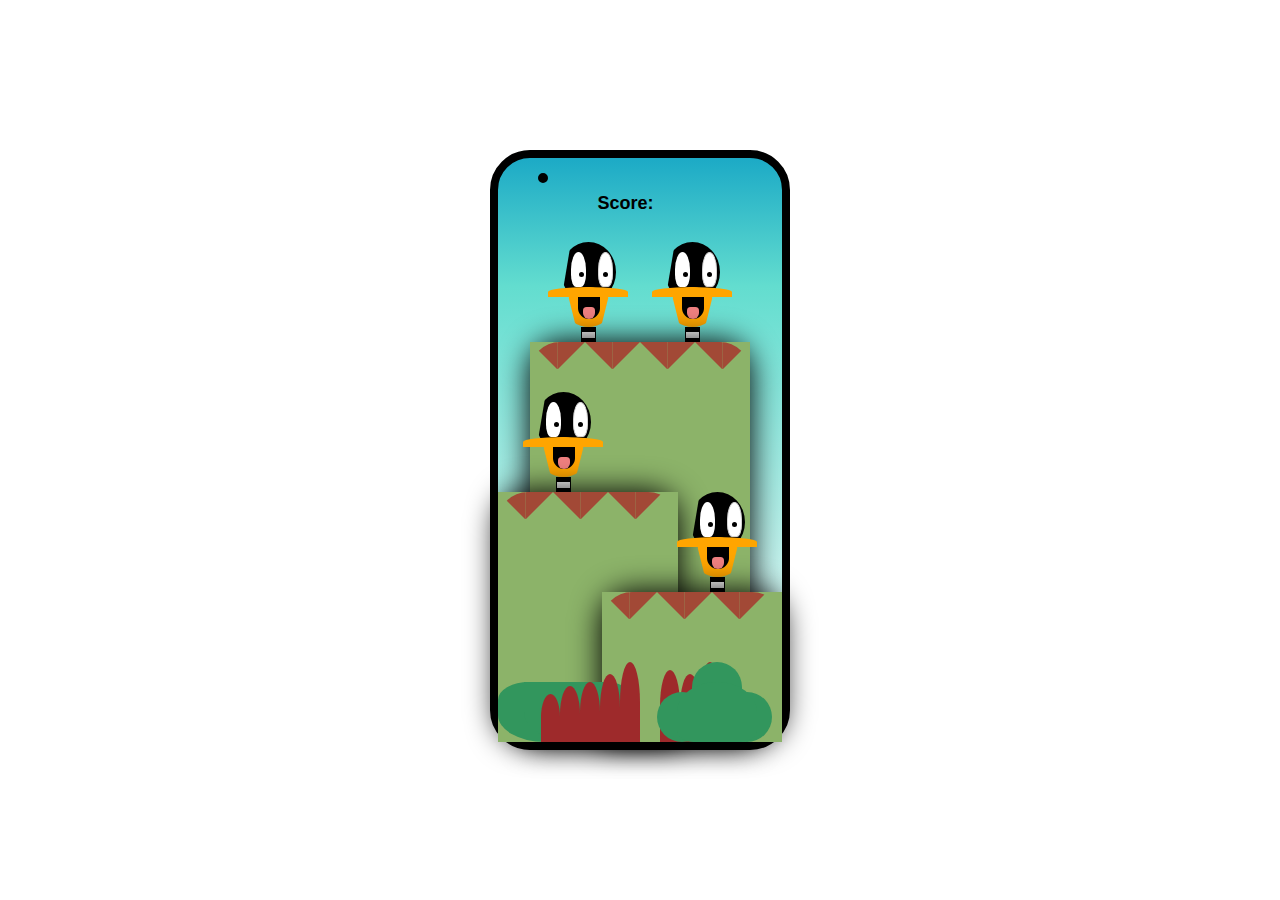
==== juego-pato/index.html @ f2488dc5 "first commit" ====
<!DOCTYPE html>
<html lang="en">
<head>
    <meta charset="UTF-8">
    <meta http-equiv="X-UA-Compatible" content="IE=edge">
    <meta name="viewport" content="width=device-width, initial-scale=1.0">
    <title>Juego Pato - Animaciones CSS</title>
    <style>
    * {
        box-sizing: border-box;
        margin: 0;
        padding: 0;
    }
        html {
            font-size: 62.5%;
            font-family: 'Sulphur Point' , sans-serif;
            --lawn-green:#8cb369;
            --bush-red:#a24936;
            --bush-green:#32965d;
            --bush-red2:#9e2a2b;
        }
        body {
            margin: 0;
            height: 100vh;
            width: 100vw;
            display: grid;
            place-items: center;
            counter-reset: game;
        }
        .phone {
            position: relative;
            border: 0.8rem solid black;
            border-radius: 4rem;
            height: 60rem;
            width: 30rem;
            background: linear-gradient(0deg, rgba(255, 255, 255, 1) 0%, rgba(99,221,207,1) 78%,rgba(28,170,198,1) 100%);
            box-shadow:0 1.9ren 3.8ren rgb(48, 46, 46 0.5),
            0 1.5rem 1.2rem rgb(48, 46, 46, 0.5);
        }

        .total-count {
            position: absolute;
            top: 3.5rem;
            left: 35%;
            font-size: 1.8rem;
        }
        .layer-1 {
          position: absolute;
          z-index: 1;
          height: 50rem;
          width: 8rem;
          bottom: 0;
          right: 5rem; 
          
          animation: jump 1.1s ease-in-out 0.2 infinite;
        }
        @keyframes jump {
            0%{
                bottom: -10rem;
            } 40% {
                bottom: -10rem;
            } 70% {
                bottom: 0;                
            } 100% {
                bottom: -10rem;
            }
        }
        .layer-2 {
            position: absolute;
            z-index: 2;
            height: 50rem;
            width: 8rem;
            bottom: 0;
            left: 5rem;

            animation: jump 2s ease-in-out infinite;
        }
        .layer-3 {
           position: absolute;
           z-index: 3;
           left: 0;
           right: 0 ; 
           margin: 0 auto;
           width: 22rem;
           height: 40rem;
           bottom: 0;
           background-color: var(--lawn-green);
           border-radius: 3rem 3rem 0 0;
           box-shadow: 0rem 0rem 3rem 0.1rem black;           
        }

        .layer-4 {
            position: absolute;
            z-index: 4;
            height: 35rem;
            width: 8rem;
            bottom: 0;
            left: 2.5rem;

            animation: jump 1.5s ease-in-out 0.2s infinite;
        }

        .layer-5 {
            position: absolute;
            z-index: 5;
            width: 18rem;
            height: 25rem;
            background: var(--lawn-green);
            bottom: 0;
            left: 0;
            border-radius: 3rem 3rem 0 3rem;
            box-shadow: 0rem 0rem 3rem 0.1rem black;
        }
        .layer-6 {
            position: absolute;
            z-index: 6;
            height: 25rem;
            width: 8rem;
            bottom: 0;
            right: 2.5rem;

            animation: jump 2s ease-in-out 0.7s infinite;
        }
        .layer-7 {
            position: absolute;
            z-index: 7;
            width: 18rem;
            height: 15rem;
            background: var(--lawn-green);
            bottom: 0;
            right: 0;
            border-radius: 3rem 3rem 3rem 0;
            box-shadow: 0rem 0rem 3rem 0.1rem black;
        }

        .layer-8 {
            position: absolute;
            z-index: 8;
            width: 13rem;
            height: 10rem;
            bottom: 0;
            left: 0;
            border-radius: 0 0 0 3rem;
        }
        .layer-9 {
            position: absolute;
            z-index: 9;
            width: 70%;
            height: 8rem;
            bottom: 0;
            left: 0;
            right: 0;
            margin: 0 auto;
        }

        .layer-10 {
            position: absolute;
            z-index: 10;
            width: 13rem;
            height: 6rem;
            bottom: 0;
            right: 0;
            border-radius: 0 0 3 rem 0;
           }

        .camera {
            position: absolute;
            z-index: 11;
            top: 1.5rem;
            left: 4rem;
            border: 0.5rem solid black;
            border-radius: 50%; 
        }
        .head {
            position: relative;
            top: 0;
            height: 1rem;
            width: 5.5rem;
            border-radius: 1rem solid transparent;
            border-left: 1rem solid transparent;
            border-bottom: 6rem solid black;
            border-radius: 50% 50% 50% 50%;
            left: 0;
            right: 0;
            margin: 0 auto;
        }
        .left-eye--outer {
            position: absolute;
            top: 1rem;
            height: 3.5rem;
            width: 1.5rem;
            background: white;
            border: 0.1rem solid transparent;
            border-radius: 50% 50% 35% 35%;

            animation: blink;
            animation-duration: 2s;
            animation-iteration-count: infinite; 
        }
        
        @keyframes blink {
            0% {
                height: 3.5rem;    
            }
            5% {
                trasnform: translate(0 , 3.5rem);
                height: 0.1rem;
            }
            10% {
                trasnform: translate(0, 0);
                height: 3.5rem;
            }
        }
        .right-eye--outer{
            position: absolute;
            top: 1rem;
            right: 0.3rem;
            height: 3.5rem;
            width: 1.5rem;
            background: white;
            border: 0.1rem solid lightgrey;
            border-radius: 50% 50% 35% 35%;                                             
        }

        .left-eye--inner {
            position: absolute;
            top: 3rem;
            left: 0.8rem;
            height: 0.5rem;
            width: 0.5rem;
            background: black;
            border-radius: 50%;
        }

        .right-eye--inner {
            position: absolute;
            top: 3rem;
            right: 0.8rem;
            height: 0.5rem;
            width: 0.5rem;
            background: black;
            border-radius: 50%;
        }

        .top-beak {
            position: relative;
            top: -1.5rem;
            height: 1rem;
            width: 8rem;
            background: orange;
            border-radius: 100% 100% 0 0;
            left: 0;
            right: 0;
            margin: 0;
        }

.bottom-beak {
    position: relative;
    top: -2.5rem;
    height: 1rem;
    width: 4.5rem;
    border-right: 1rem solid transparent;
    border-left: 1rem solid transparent;
    border-top: 4rem solid orange;
    border-radius: 50% 50% 50% 50%;
    left: 0;
    right: 0;
    margin: 0 auto;
}
.inner-beak {
    position: absolute;
    top: -3rem;
    left: 0.1rem;
    right: 0;
    margin: 0 auto;
    width: 2.2rem;
    height: 2.2rem;
    border-radius: 0 0 50% 50%;
    background: black;
}
.tongue {
    position: absolute;
    top: -2rem;
    left: 0.1rem;
    right: 0;
    margin: 0 auto;
    width: 1.2rem;
    height: 1.2rem;
    border-radius: 30% 30% 50% 50%;
    background: lightcoral;
}
.neck {
    position: relative;
    top: -2.53rem;
    left: 0rem;
    right: 0rem;
    margin: 0 auto;
    height: 2rem;
    width: 1.5rem;
    background-color: black;
}
.neck {
    position: relative;
    top: -2.53rem;
    left: 0;
    right: 0;
    margin: 0 auto;
    height: 2rem;
    width: 1.5rem;
    background-color: black; 
}
.necklace {
    position: relative;
    top: 0.4rem;
    height: 0.8rem;
    width: 1.5rem;
    background-color: white;
    border: 0.1rem solid black;
}
.mountain-shape{
    position: absolute;
    width: 100%;
    height: 100%;
    background-color: var(--lawn-green);
    bottom: 0;
}
.mountain-pattern {
     position: absolute;
     width: 100%;
     height: 5.5rem;
     background: linear-gradient(135deg, var(--bush-red) 25%, transparent 25%) -2.75rem 0, 
     linear-gradient(225deg, var(--bush-red) 25%, transparent 25%) -2.75rem 0, 
     linear-gradient(315deg, var(--lawn-green)  25%, transparent 25%),
     linear-gradient(45deg, var(--lawn-green) 25%, transparent 25%);
     background-size: 5.5rem 5.5rem;
     border-radius: 3rem 3rem 0 0;
}
.buhs-1 {
     position: absolute;
     left: 0;
     right: 0;
     margin: 0 auto;
     height: 100%;
     width: 40%;
     border-radius: 50% 50% 30% 30%;
     background: var(--bush-green);
}
.bush-2 {
     position: absolute;
     bottom: 0;
     left: 0;
     height: 60%;
     width: 80%;
     border-radius: 30% 50% 30% 45%;
     background: var(--bush-green);
}
.bush-3 {
     position: absolute;
     bottom: 0;
     right: 0;
     height: 60%;
     width: 80%;
     border-radius: 0% 20% 50% 50%;
     background-color: var(--bush-green);
}
.bush-4 {
     position: absolute;
     bottom: 0;
     left: 0;
     height: 60%;
     width: 10%;
     background: var(--bush-red2);
     border-radius: 50% 50% 0 0;
}
.bush-5 {
     position: absolute;
     bottom: 0;
     left: 10%;
     height: 70%;
     width: 10%;
     background: var(--bush-red2);
     border-radius: 50% 50% 0 0;
}
.bush-6 {
     position: absolute;
     bottom: 0;
     left: 20%;
     height: 75%;
     width: 10%;
     background: var(--bush-red2);
     border-radius: 50% 50% 0 0;
}
.bush-7 {
     position: absolute;
     bottom: 0;
     left: 30%;
     height: 85%;
     width: 10%;
     background: var(--bush-red2);
     border-radius: 50% 50% 0 0;
}
.bush-8 {
     position: absolute;
     bottom: 0;
     left: 40%;
     height: 100%;
     width: 10%;
     background: var(--bush-red2);
     border-radius: 50% 50% 0 0;
}
.bush-9 {
     position: absolute;
     bottom: 0;
     left: 50;
     height: 100%;
     width: 10;
     background: var(--bush-red2);
     border-radius: 50% 50% 0 0;
}
.bush-10 {
     position: absolute;
     bottom: 0;
     left: 60%;
     height: 90%;
     width: 10%;
     background: var(--bush-red2);
     border-radius: 50% 50% 0 0;
}
.bush-11 {
      position: absolute;
      bottom: 0;
      left: 70%;
      height: 85%;
      width: 10%;
      background: var(--bush-red2);
      border-radius: 50% 50% 0 0;
}
.bush-12 {
     position: absolute;
     bottom: 0;
     left: 80%;
     height: 100%;
     width: 10%;
     background: var(--bush-red2);
     border-radius: 50% 50% 0 0;
}
.bush-13 {
            position: absolute;
            bottom: 3rem;
            left: 0;
            right: 0;
            margin: 0 auto;
            height: 5rem;
            width: 5rem;
            border-radius: 50% 50% 30% 30%;
            background: var(--bush-green );
        }
        .bush-14 {
            position: absolute;
            bottom: 0;
            left: 0.5rem;
            height: 5rem;
            width: 5rem;
            border-radius: 50%;
            background: var(--bush-green);  
        }
        .bush-15 {
            position: absolute;
            bottom: 0rem;
            right: 1rem;
            height: 5rem;
            width: 5rem;
            border-radius: 50%;
            background: var(--bush-green);
        }
        .bush-16 {
            position: absolute;
            bottom: 0;
            left: 0;
            right: 0;
            margin: 0 auto;
            height: 6rem;
            width: 8rem;
            border-radius: 50% 50% 20% 20%;
            background: var(--bush-green);
        }
        .layer-1 input[type=checkbox]{
            appearance: none;
            cursor: pointer;
            position: absolute;
            top: 0;
            height: 8rem;
            width: 8rem;         
        }
        .layer-2 input[type=checkbox]{
            appearance: none;
            cursor: pointer;
            position: absolute;
            top: 0;
            height: 8rem;
            width: 8rem;
        }
        .layer-4 input[type=checkbox]{
            appearance: none;
            cursor: pointer;
            position: absolute;
            top: 0;
            height: 8rem;
            width: 8rem;
        }
        .layer-6 input[type=checkbox]{
            appearance: none;
            cursor: pointer;
            position: absolute;
            top: 0;
            height: 8rem;
            width: 8rem;
        }
        input:checked {
            counter-increment: game;
        }
        -total-count::after {
            content: counter(game);
        }

        




  </style>
</head>
<body>
    <main class="phone">
            
        <div class="layer-1"><!-- duck 1 -->
            
            <div class="head">
                <div class="left-eye--outer"></div>
                <div class="left-eye--inner"></div>
                <div class="right-eye--outer"></div>
                <div class="right-eye--inner"></div>
            </div>
            <div class="top-beak"></div>
            <div class="bottom-beak">
                <div class="inner-beak"></div>
                <div class="tongue"></div>
            </div>
            <div class="neck">
                <div class="necklace"></div>
            </div>
            <input type="checkbox"/>          
        </div>
        <div class="layer-2"><!-- duck 2 -->
            <div class="head">
                <div class="left-eye--outer"></div>
                <div class="left-eye--inner"></div>
                <div class="right-eye--outer"></div>
                <div class="right-eye--inner"></div>
            </div>
            <div class="top-beak"></div>
            <div class="bottom-beak">
                <div class="inner-beak"></div>
                <div class="tongue"></div>
            </div>
            <div class="neck">
                <div class="necklace"></div>
            </div>
            <input type="checkbox"/>
        </div>
        <div class="layer-3"><!-- mountain 1 -->
            <div class="mountain-shape"></div>
            <div class="mountain-pattern"></div>           
        </div>
        <div class="layer-4">
            <div class="head">
                <div class="left-eye--outer"></div>
                <div class="left-eye--inner"></div>
                <div class="right-eye--outer"></div>
                <div class="right-eye--inner"></div>
            </div>
            <div class="top-beak"></div>
            <div class="bottom-beak">
                <div class="inner-beak"></div>
                <div class="tongue"></div>
            </div>
            <div class="neck">
                <div class="necklace"></div>
            </div>
            <input type="checkbox"/>
        </div><!-- duck 3 -->
        <div class="layer-5"><!-- mountain 2 -->
            <div class="mountain-shape"></div>
            <div class="mountain-pattern"></div> 
        </div>
        <div class="layer-6">
            <div class="head">
                <div class="left-eye--outer"></div>
                <div class="left-eye--inner"></div>
                <div class="right-eye--outer"></div>
                <div class="right-eye--inner"></div>
            </div>
            <div class="top-beak"></div>
            <div class="bottom-beak">
                <div class="inner-beak"></div>
                <div class="tongue"></div>
            </div>
            <div class="neck">
                <div class="necklace"></div>
            </div>
            <input type="checkbox"/>
        </div><!-- duck 4 -->
        <div class="layer-7"><!-- mountain 3 -->
            <div class="mountain-shape"></div>
            <div class="mountain-pattern"></div>             
        </div>
        <div class="layer-8"><!-- bush 2 -->
            <div class="bush-1"></div>
            <div class="bush-2"></div>
            <div class="bush-3"></div>
        </div>
        <div class="layer-9"><!-- bush 1 -->
            <div class="bush-4"></div>
            <div class="bush-5"></div>
            <div class="bush-6"></div>
            <div class="bush-7"></div>
            <div class="bush-8"></div>
            <div class="bush-9"></div>
            <div class="bush-10"></div>
            <div class="bush-11"></div>
            <div class="bush-12"></div>            
        </div>        
        <div class="layer-10"><!-- bush 3 -->
            <div class="bush-13"></div>
            <div class="bush-14"></div>
            <div class="bush-15"></div>
            <div class="bush-16"></div>

        </div>
        <h3 class="total-count">Score: </h3>
        <div class="camera"></div>
    </main>
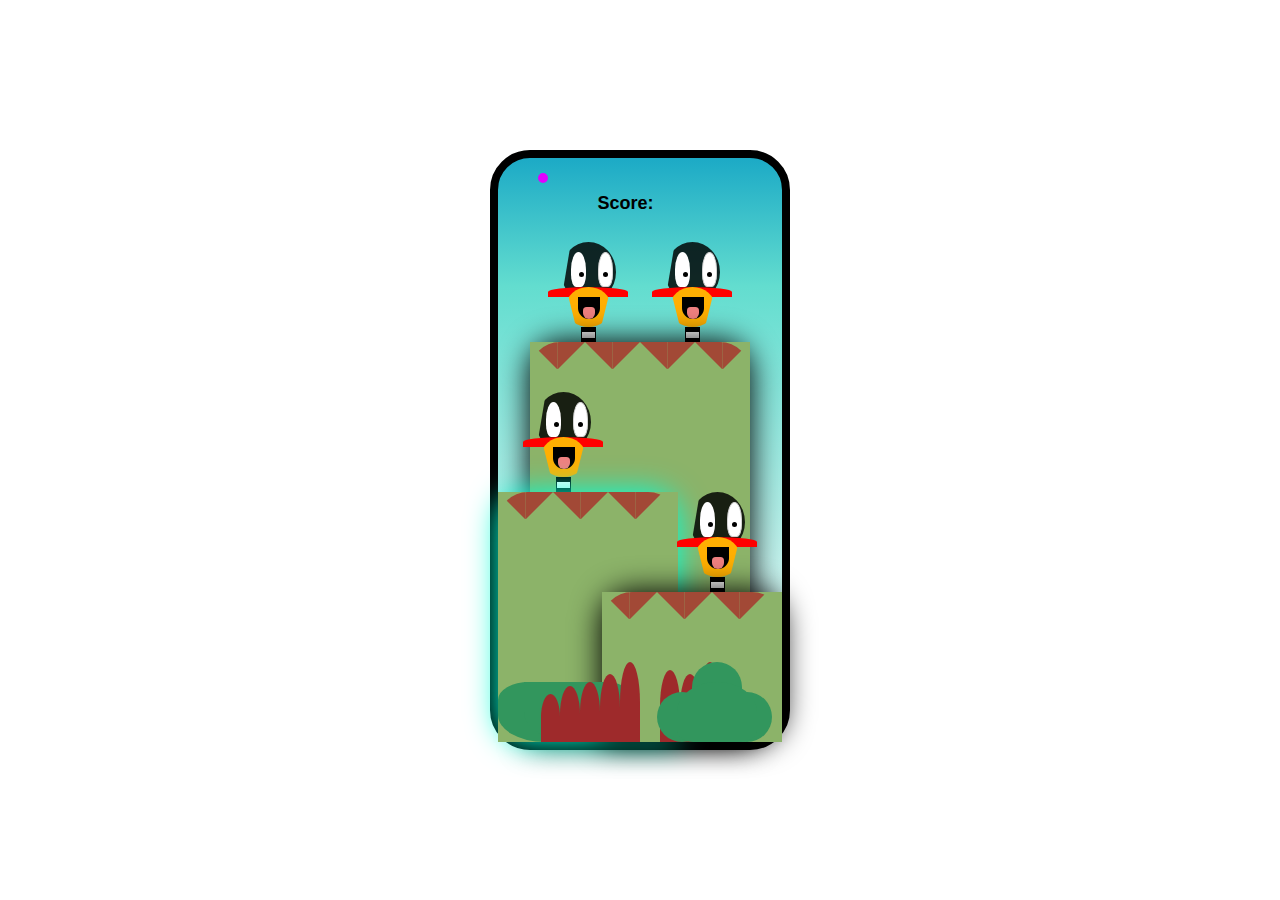
==== commit e43df5c1: "juego-pato-1" ====
--- a/juego-pato/index.html
+++ b/juego-pato/index.html
@@ -29,13 +29,13 @@
         }
         .phone {
             position: relative;
-            border: 0.8rem solid black;
+            border: 0.8rem solid rgb(0, 0, 0);
             border-radius: 4rem;
             height: 60rem;
             width: 30rem;
             background: linear-gradient(0deg, rgba(255, 255, 255, 1) 0%, rgba(99,221,207,1) 78%,rgba(28,170,198,1) 100%);
             box-shadow:0 1.9ren 3.8ren rgb(48, 46, 46 0.5),
-            0 1.5rem 1.2rem rgb(48, 46, 46, 0.5);
+            0 1.5rem 1.2rem rgba(255, 255, 255, 0.5);
         }
 
         .total-count {
@@ -86,7 +86,7 @@
            bottom: 0;
            background-color: var(--lawn-green);
            border-radius: 3rem 3rem 0 0;
-           box-shadow: 0rem 0rem 3rem 0.1rem black;           
+           box-shadow: 0rem 0rem 3rem 0.1rem rgb(0, 0, 0);           
         }
 
         .layer-4 {
@@ -109,7 +109,7 @@
             bottom: 0;
             left: 0;
             border-radius: 3rem 3rem 0 3rem;
-            box-shadow: 0rem 0rem 3rem 0.1rem black;
+            box-shadow: 0rem 0rem 3rem 0.1rem rgb(0, 255, 213);
         }
         .layer-6 {
             position: absolute;
@@ -130,7 +130,7 @@
             bottom: 0;
             right: 0;
             border-radius: 3rem 3rem 3rem 0;
-            box-shadow: 0rem 0rem 3rem 0.1rem black;
+            box-shadow: 0rem 0rem 3rem 0.1rem rgb(0, 0, 0);
         }
 
         .layer-8 {
@@ -168,7 +168,7 @@
             z-index: 11;
             top: 1.5rem;
             left: 4rem;
-            border: 0.5rem solid black;
+            border: 0.5rem solid rgb(225, 0, 255);
             border-radius: 50%; 
         }
         .head {
@@ -178,7 +178,7 @@
             width: 5.5rem;
             border-radius: 1rem solid transparent;
             border-left: 1rem solid transparent;
-            border-bottom: 6rem solid black;
+            border-bottom: 6rem solid rgba(0, 0, 0, 0.829);
             border-radius: 50% 50% 50% 50%;
             left: 0;
             right: 0;
@@ -189,7 +189,7 @@
             top: 1rem;
             height: 3.5rem;
             width: 1.5rem;
-            background: white;
+            background: rgb(255, 254, 255);
             border: 0.1rem solid transparent;
             border-radius: 50% 50% 35% 35%;
 
@@ -247,7 +247,7 @@
             top: -1.5rem;
             height: 1rem;
             width: 8rem;
-            background: orange;
+            background: rgb(255, 0, 0);
             border-radius: 100% 100% 0 0;
             left: 0;
             right: 0;
@@ -261,7 +261,7 @@
     width: 4.5rem;
     border-right: 1rem solid transparent;
     border-left: 1rem solid transparent;
-    border-top: 4rem solid orange;
+    border-top: 4rem solid rgb(255, 175, 2);
     border-radius: 50% 50% 50% 50%;
     left: 0;
     right: 0;
